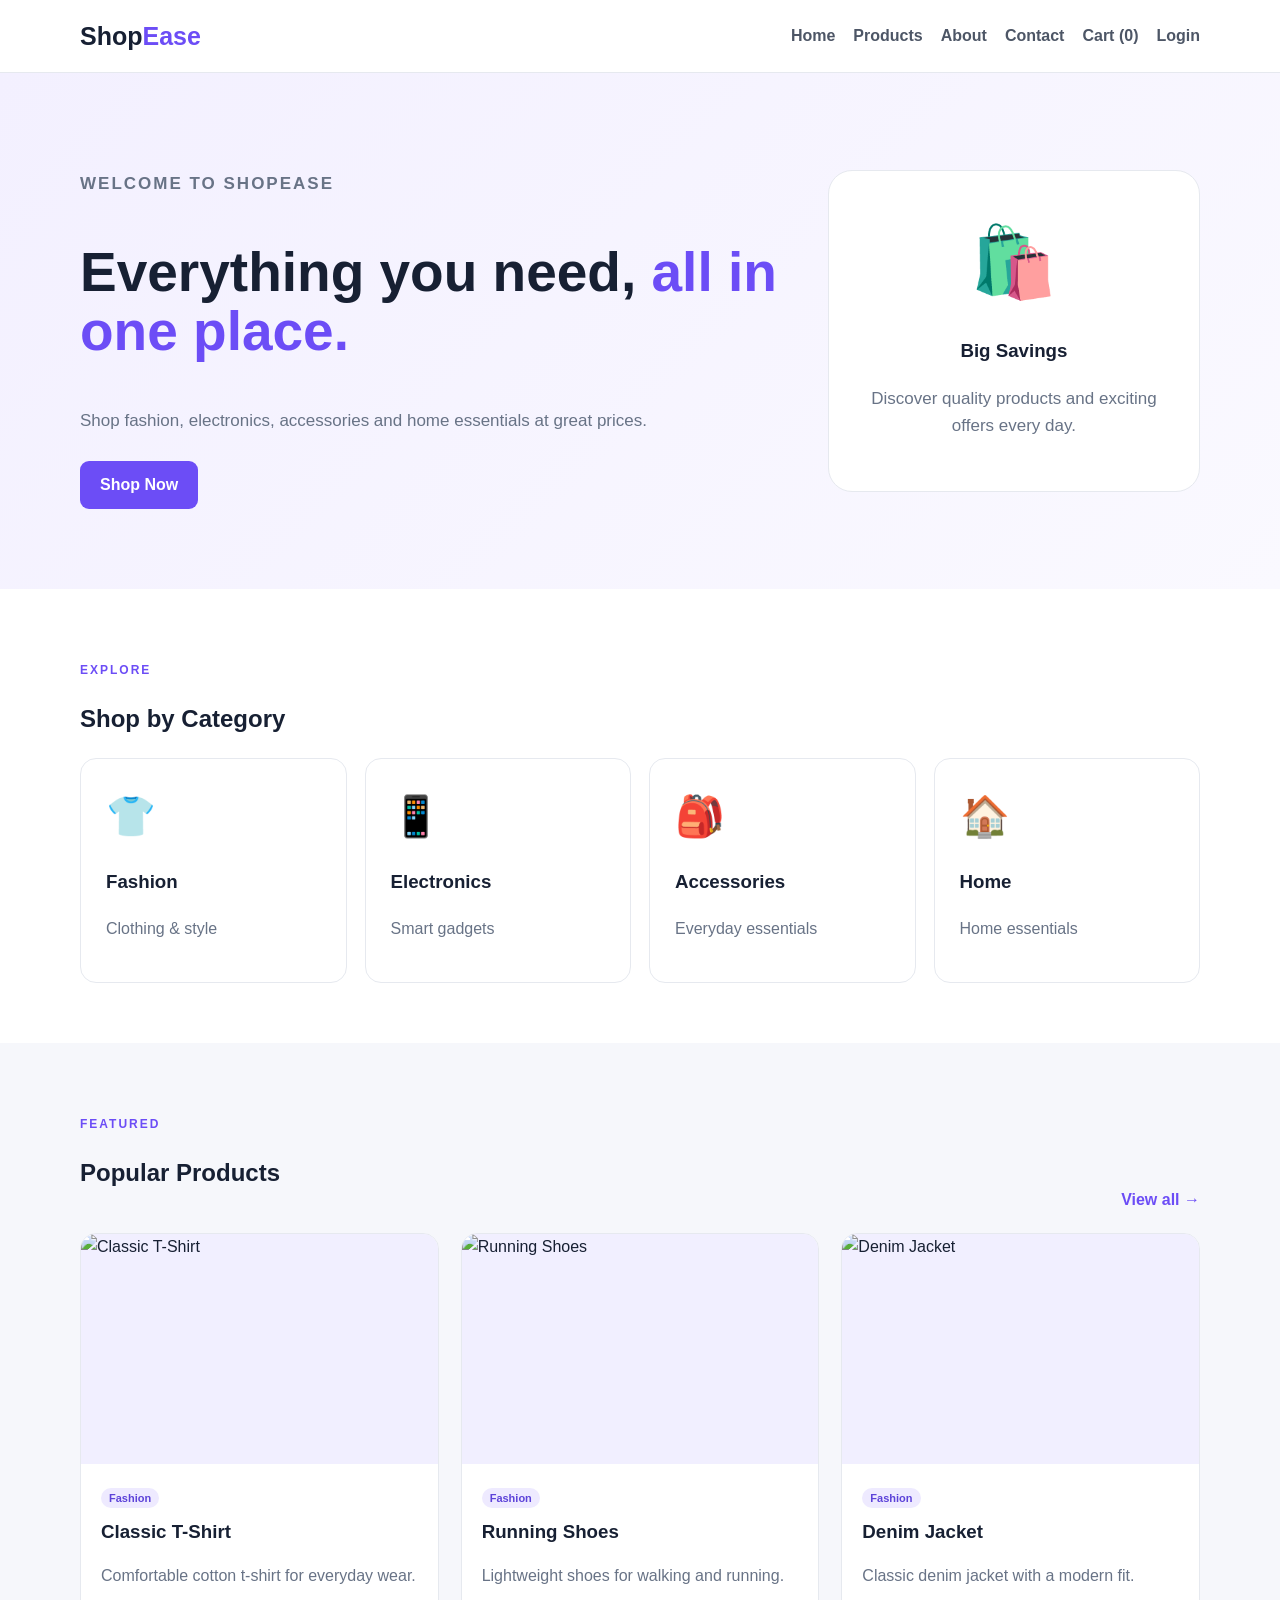
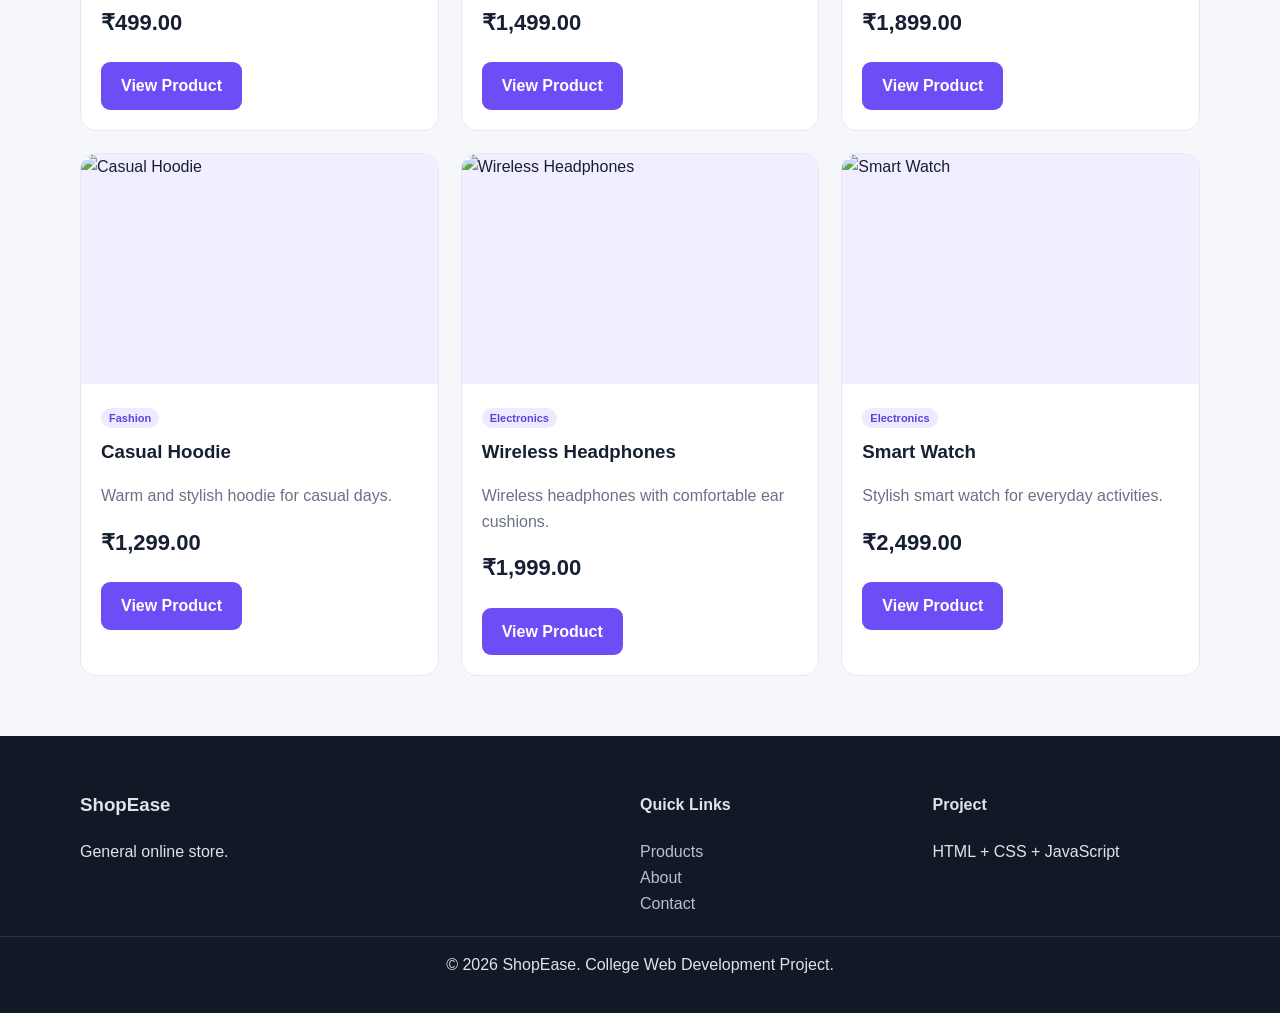
==== index.html @ cd109324 "uplode" ====
<!doctype html><html><head><meta charset="utf-8"><meta name="viewport" content="width=device-width,initial-scale=1"><title>ShopEase</title><link rel="stylesheet" href="css/style.css"></head><body><header class="site-header"><div class="container nav"><a class="logo" href="index.html">Shop<span>Ease</span></a><nav><a href="index.html">Home</a><a href="products.html">Products</a><a href="about.html">About</a><a href="contact.html">Contact</a><a href="orders.html" id="ordersLink" style="display:none">My Orders</a><a href="cart.html">Cart (<span id="cartCount">0</span>)</a><a href="login.html" id="authLink">Login</a></nav></div></header><main><section class="hero"><div class="container hero-content"><div><p class="eyebrow">WELCOME TO SHOPEASE</p><h1>Everything you need, <span>all in one place.</span></h1><p>Shop fashion, electronics, accessories and home essentials at great prices.</p><a class="btn" href="products.html">Shop Now</a></div><div class="hero-card"><div class="hero-icon">🛍️</div><h3>Big Savings</h3><p>Discover quality products and exciting offers every day.</p></div></div></section><section class="section"><div class="container"><p class="eyebrow">EXPLORE</p><h2>Shop by Category</h2><div class="category-grid"><a class="category-card" href="products.html?category=Fashion"><span>👕</span><h3>Fashion</h3><p>Clothing & style</p></a><a class="category-card" href="products.html?category=Electronics"><span>📱</span><h3>Electronics</h3><p>Smart gadgets</p></a><a class="category-card" href="products.html?category=Accessories"><span>🎒</span><h3>Accessories</h3><p>Everyday essentials</p></a><a class="category-card" href="products.html?category=Home"><span>🏠</span><h3>Home</h3><p>Home essentials</p></a></div></div></section><section class="section light"><div class="container"><div class="section-head"><div><p class="eyebrow">FEATURED</p><h2>Popular Products</h2></div><a href="products.html" class="text-link">View all →</a></div><div class="product-grid" id="featuredProducts"></div></div></section></main><footer class="footer"><div class="container footer-grid"><div><h3>ShopEase</h3><p>General online store.</p></div><div><h4>Quick Links</h4><a href="products.html">Products</a><a href="about.html">About</a><a href="contact.html">Contact</a></div><div><h4>Project</h4><p>HTML + CSS + JavaScript</p></div></div><div class="copyright">© 2026 ShopEase. College Web Development Project.</div></footer><script src="js/app.js"></script></body></html>
---- css/style.css ----
:root{--ink:#172033;--muted:#687386;--line:#e6e9ef;--soft:#f6f7fb;--accent:#6c4df6}*{box-sizing:border-box}body{margin:0;font-family:Arial,Helvetica,sans-serif;color:var(--ink);line-height:1.6}a{text-decoration:none;color:inherit}.container{width:min(1120px,92%);margin:auto}.site-header{background:#fff;border-bottom:1px solid var(--line);position:sticky;top:0;z-index:5}.nav{min-height:72px;display:flex;align-items:center;justify-content:space-between;gap:20px}.logo{font-size:25px;font-weight:800}.logo span{color:var(--accent)}nav{display:flex;gap:18px;flex-wrap:wrap}nav a{font-weight:600;color:#4d5666}.hero{background:linear-gradient(135deg,#f3f0ff,#faf9ff);padding:80px 0}.hero-content{display:grid;grid-template-columns:1.5fr .8fr;gap:50px;align-items:center}.hero h1{font-size:55px;line-height:1.08}.hero h1 span{color:var(--accent)}.hero p{color:var(--muted);font-size:17px}.hero-card{background:#fff;border:1px solid var(--line);border-radius:24px;padding:35px;text-align:center}.hero-icon{font-size:70px}.eyebrow{font-size:12px;letter-spacing:2px;font-weight:800;color:var(--accent)}.btn{display:inline-block;background:var(--accent);color:#fff;border:0;padding:11px 20px;border-radius:9px;font-weight:700;cursor:pointer;margin-top:10px}.section{padding:60px 0}.section.light{background:var(--soft)}.category-grid{display:grid;grid-template-columns:repeat(4,1fr);gap:18px}.category-card{border:1px solid var(--line);padding:25px;border-radius:16px}.category-card span{font-size:40px}.category-card p,.product-info p{color:var(--muted)}.product-grid{display:grid;grid-template-columns:repeat(3,1fr);gap:22px}.product-card{border:1px solid var(--line);border-radius:16px;overflow:hidden;background:#fff}.product-image{height:230px;overflow:hidden;background:#f1efff}.product-image img{width:100%;height:100%;object-fit:cover;display:block}.product-info{padding:20px}.product-info h3{margin:8px 0}.tag{background:#eeeaff;color:#5d43d9;padding:4px 8px;border-radius:20px;font-size:11px;font-weight:700}.price{font-size:22px;font-weight:800;margin:12px 0}.page-banner{background:var(--soft);padding:45px 0}.page-banner h1{font-size:42px}.search-form{display:grid;grid-template-columns:1fr 220px auto;gap:10px;margin-bottom:30px}.search-form input,.search-form select,.form-card input,.form-card textarea,.quantity-form input{width:100%;padding:12px;border:1px solid #d9dde6;border-radius:9px;font:inherit}.product-detail{display:grid;grid-template-columns:1fr 1fr;gap:60px;align-items:center}.detail-image{height:450px;overflow:hidden;border-radius:25px}.detail-image img{width:100%;height:100%;object-fit:cover}.narrow{max-width:700px}.form-card{border:1px solid var(--line);border-radius:18px;padding:30px}.form-card form{display:grid;gap:10px}.form-card label{font-weight:700}.alert,.success{padding:12px;border-radius:9px;margin:12px 0}.alert{background:#fff0f0;color:#b52e2e}.success{background:#eefbf2;color:#287c45}.cart-table{border:1px solid var(--line);border-radius:14px;overflow:hidden}.cart-row{display:grid;grid-template-columns:2fr 1fr 100px 1fr 90px;gap:15px;align-items:center;padding:16px;border-bottom:1px solid var(--line)}.cart-product{display:flex;gap:12px}.cart-product small{display:block;color:var(--muted)}.qty{width:70px}.link-button{border:0;background:none;color:#d13c3c;cursor:pointer}.cart-summary{display:flex;justify-content:space-between;align-items:center;padding:25px 0}.empty{text-align:center;padding:60px 20px;border:1px dashed #cfd4df;border-radius:16px}.footer{background:#131827;color:#dfe3ec;padding:35px 0}.footer-grid{display:grid;grid-template-columns:2fr 1fr 1fr;gap:25px}.footer a{display:block;color:#b9c0cd}.copyright{text-align:center;border-top:1px solid #2b3242;padding-top:15px;margin-top:20px}@media(max-width:800px){.hero-content,.product-detail{grid-template-columns:1fr}.category-grid,.product-grid{grid-template-columns:1fr 1fr}.search-form{grid-template-columns:1fr}.cart-row{grid-template-columns:1fr}.footer-grid{grid-template-columns:1fr 1fr}}@media(max-width:520px){.category-grid,.product-grid,.footer-grid{grid-template-columns:1fr}.hero h1{font-size:38px}}

.checkout-grid{display:grid;grid-template-columns:1.4fr 1fr;gap:30px;align-items:start}.form-card h2,.summary-card h2{margin-top:0}.form-card textarea{resize:vertical}.two-col{display:grid;grid-template-columns:1fr 1fr;gap:12px}.radio{display:flex;align-items:center;gap:8px;font-weight:500!important}.radio input{width:auto!important}.note{color:var(--muted);font-size:13px}.summary-card{border:1px solid var(--line);border-radius:18px;padding:25px;background:var(--soft);position:sticky;top:90px}.sum-row{display:flex;justify-content:space-between;gap:12px;padding:8px 0;border-bottom:1px solid var(--line)}.sum-row.total{font-weight:800;font-size:18px;border-bottom:0}.text-link{color:var(--accent);font-weight:700}.btn.secondary{background:#eeeaff;color:#5d43d9}.success-card{text-align:center}.success-card .sum-row{text-align:left}.order-box{text-align:left;margin:18px 0}.order-card{margin-bottom:20px}.order-card h3 small{color:var(--muted);font-weight:400;margin-left:8px}.section-head{display:flex;justify-content:space-between;align-items:end;margin-bottom:20px}
@media(max-width:800px){.checkout-grid{grid-template-columns:1fr}.summary-card{position:static}.two-col{grid-template-columns:1fr}}
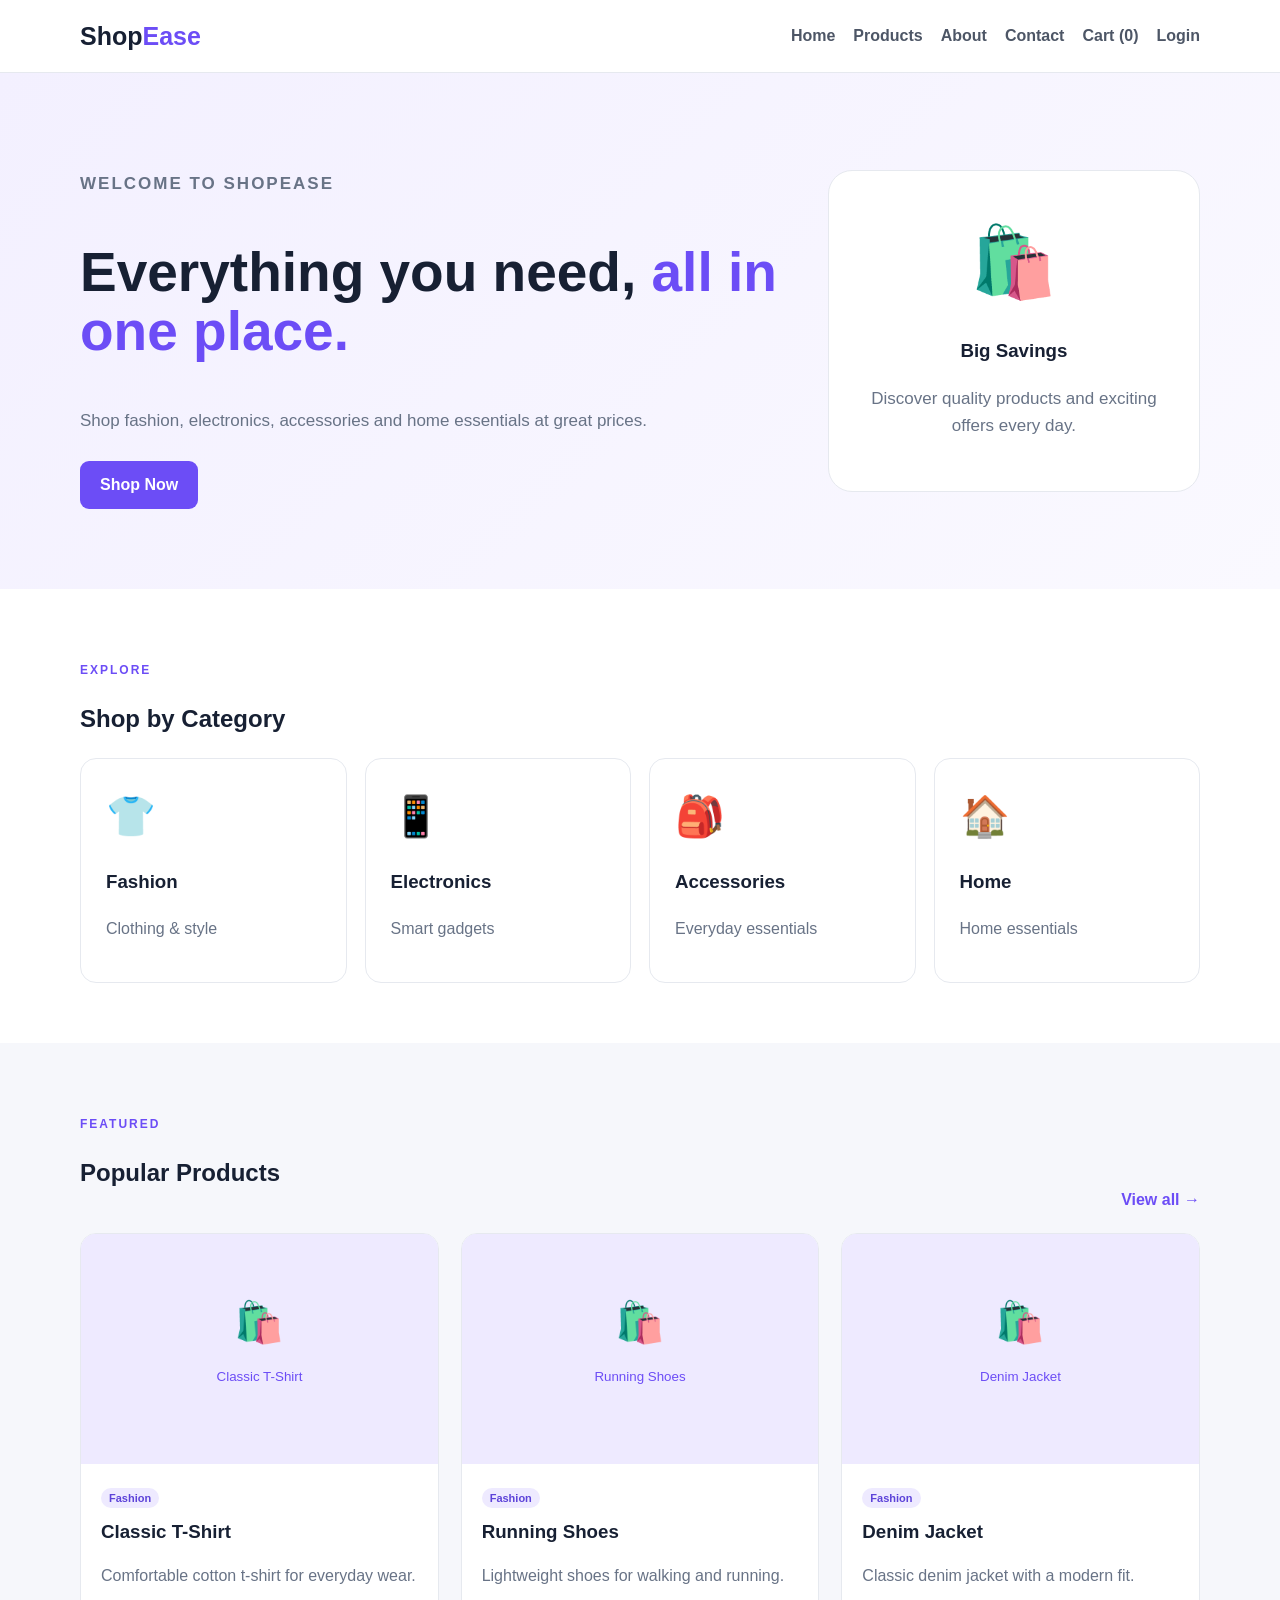
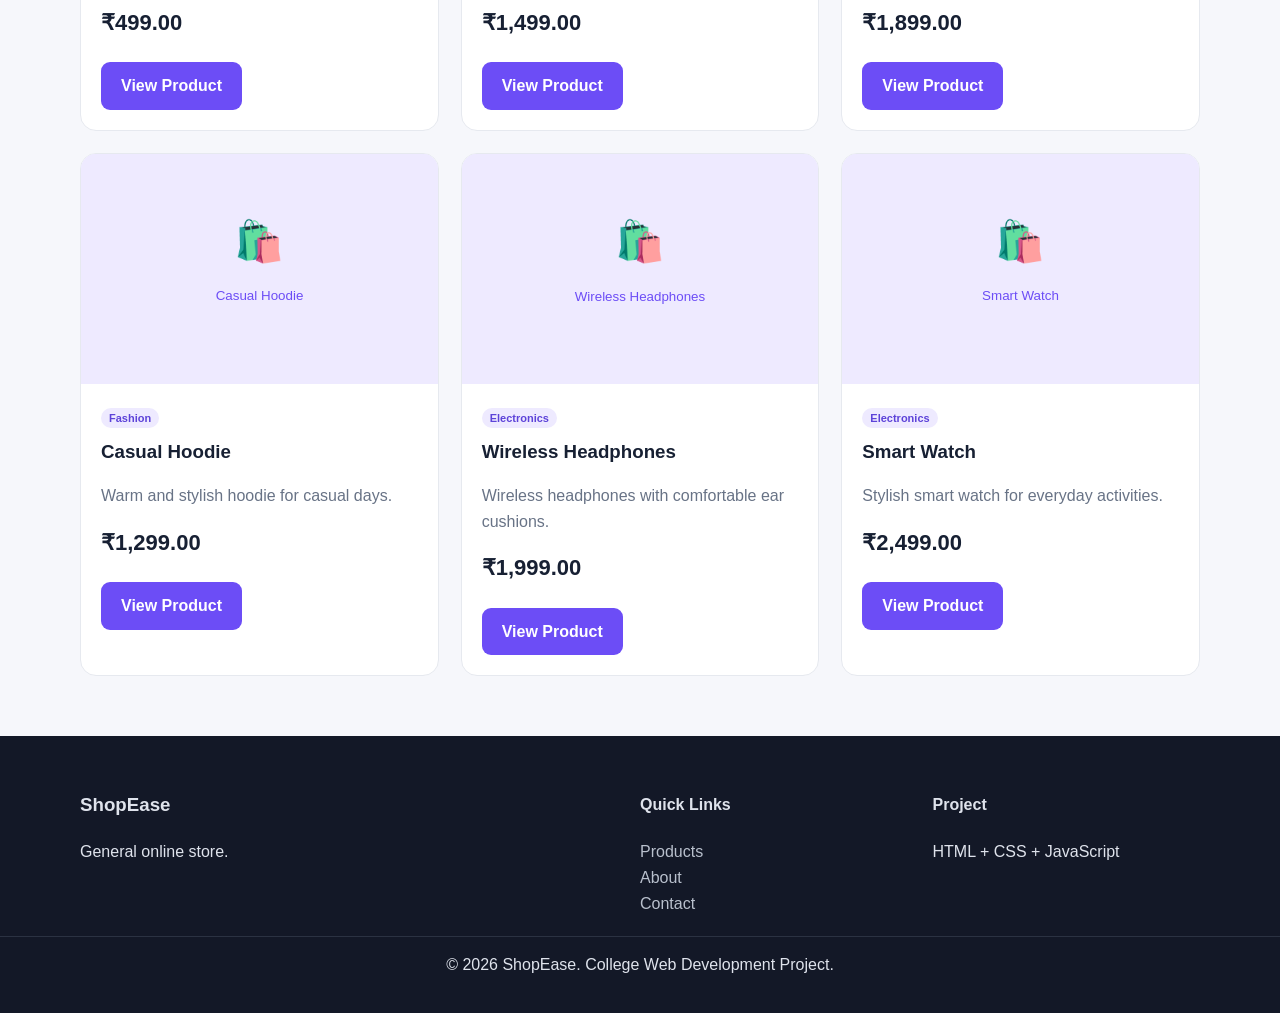
==== commit 0e694793: "uplode" ====
--- a/index.html
+++ b/index.html
@@ -1 +1 @@
-<!doctype html><html><head><meta charset="utf-8"><meta name="viewport" content="width=device-width,initial-scale=1"><title>ShopEase</title><link rel="stylesheet" href="css/style.css"></head><body><header class="site-header"><div class="container nav"><a class="logo" href="index.html">Shop<span>Ease</span></a><nav><a href="index.html">Home</a><a href="products.html">Products</a><a href="about.html">About</a><a href="contact.html">Contact</a><a href="orders.html" id="ordersLink" style="display:none">My Orders</a><a href="cart.html">Cart (<span id="cartCount">0</span>)</a><a href="login.html" id="authLink">Login</a></nav></div></header><main><section class="hero"><div class="container hero-content"><div><p class="eyebrow">WELCOME TO SHOPEASE</p><h1>Everything you need, <span>all in one place.</span></h1><p>Shop fashion, electronics, accessories and home essentials at great prices.</p><a class="btn" href="products.html">Shop Now</a></div><div class="hero-card"><div class="hero-icon">🛍️</div><h3>Big Savings</h3><p>Discover quality products and exciting offers every day.</p></div></div></section><section class="section"><div class="container"><p class="eyebrow">EXPLORE</p><h2>Shop by Category</h2><div class="category-grid"><a class="category-card" href="products.html?category=Fashion"><span>👕</span><h3>Fashion</h3><p>Clothing & style</p></a><a class="category-card" href="products.html?category=Electronics"><span>📱</span><h3>Electronics</h3><p>Smart gadgets</p></a><a class="category-card" href="products.html?category=Accessories"><span>🎒</span><h3>Accessories</h3><p>Everyday essentials</p></a><a class="category-card" href="products.html?category=Home"><span>🏠</span><h3>Home</h3><p>Home essentials</p></a></div></div></section><section class="section light"><div class="container"><div class="section-head"><div><p class="eyebrow">FEATURED</p><h2>Popular Products</h2></div><a href="products.html" class="text-link">View all →</a></div><div class="product-grid" id="featuredProducts"></div></div></section></main><footer class="footer"><div class="container footer-grid"><div><h3>ShopEase</h3><p>General online store.</p></div><div><h4>Quick Links</h4><a href="products.html">Products</a><a href="about.html">About</a><a href="contact.html">Contact</a></div><div><h4>Project</h4><p>HTML + CSS + JavaScript</p></div></div><div class="copyright">© 2026 ShopEase. College Web Development Project.</div></footer><script src="js/app.js"></script></body></html>
+<!doctype html><html><head><meta charset="utf-8"><meta name="viewport" content="width=device-width,initial-scale=1"><title>ShopEase</title><link rel="icon" href="data:image/svg+xml,%3Csvg xmlns=%27http://www.w3.org/2000/svg%27 viewBox=%270 0 100 100%27%3E%3Ctext y=%27.9em%27 font-size=%2790%27%3E%F0%9F%9B%8D%EF%B8%8F%3C/text%3E%3C/svg%3E"><link rel="stylesheet" href="css/style.css"></head><body><header class="site-header"><div class="container nav"><a class="logo" href="index.html">Shop<span>Ease</span></a><nav><a href="index.html">Home</a><a href="products.html">Products</a><a href="about.html">About</a><a href="contact.html">Contact</a><a href="orders.html" id="ordersLink" style="display:none">My Orders</a><a href="cart.html">Cart (<span id="cartCount">0</span>)</a><a href="login.html" id="authLink">Login</a></nav></div></header><main><section class="hero"><div class="container hero-content"><div><p class="eyebrow">WELCOME TO SHOPEASE</p><h1>Everything you need, <span>all in one place.</span></h1><p>Shop fashion, electronics, accessories and home essentials at great prices.</p><a class="btn" href="products.html">Shop Now</a></div><div class="hero-card"><div class="hero-icon">🛍️</div><h3>Big Savings</h3><p>Discover quality products and exciting offers every day.</p></div></div></section><section class="section"><div class="container"><p class="eyebrow">EXPLORE</p><h2>Shop by Category</h2><div class="category-grid"><a class="category-card" href="products.html?category=Fashion"><span>👕</span><h3>Fashion</h3><p>Clothing & style</p></a><a class="category-card" href="products.html?category=Electronics"><span>📱</span><h3>Electronics</h3><p>Smart gadgets</p></a><a class="category-card" href="products.html?category=Accessories"><span>🎒</span><h3>Accessories</h3><p>Everyday essentials</p></a><a class="category-card" href="products.html?category=Home"><span>🏠</span><h3>Home</h3><p>Home essentials</p></a></div></div></section><section class="section light"><div class="container"><div class="section-head"><div><p class="eyebrow">FEATURED</p><h2>Popular Products</h2></div><a href="products.html" class="text-link">View all →</a></div><div class="product-grid" id="featuredProducts"></div></div></section></main><footer class="footer"><div class="container footer-grid"><div><h3>ShopEase</h3><p>General online store.</p></div><div><h4>Quick Links</h4><a href="products.html">Products</a><a href="about.html">About</a><a href="contact.html">Contact</a></div><div><h4>Project</h4><p>HTML + CSS + JavaScript</p></div></div><div class="copyright">© 2026 ShopEase. College Web Development Project.</div></footer><script src="js/app.js"></script></body></html>
